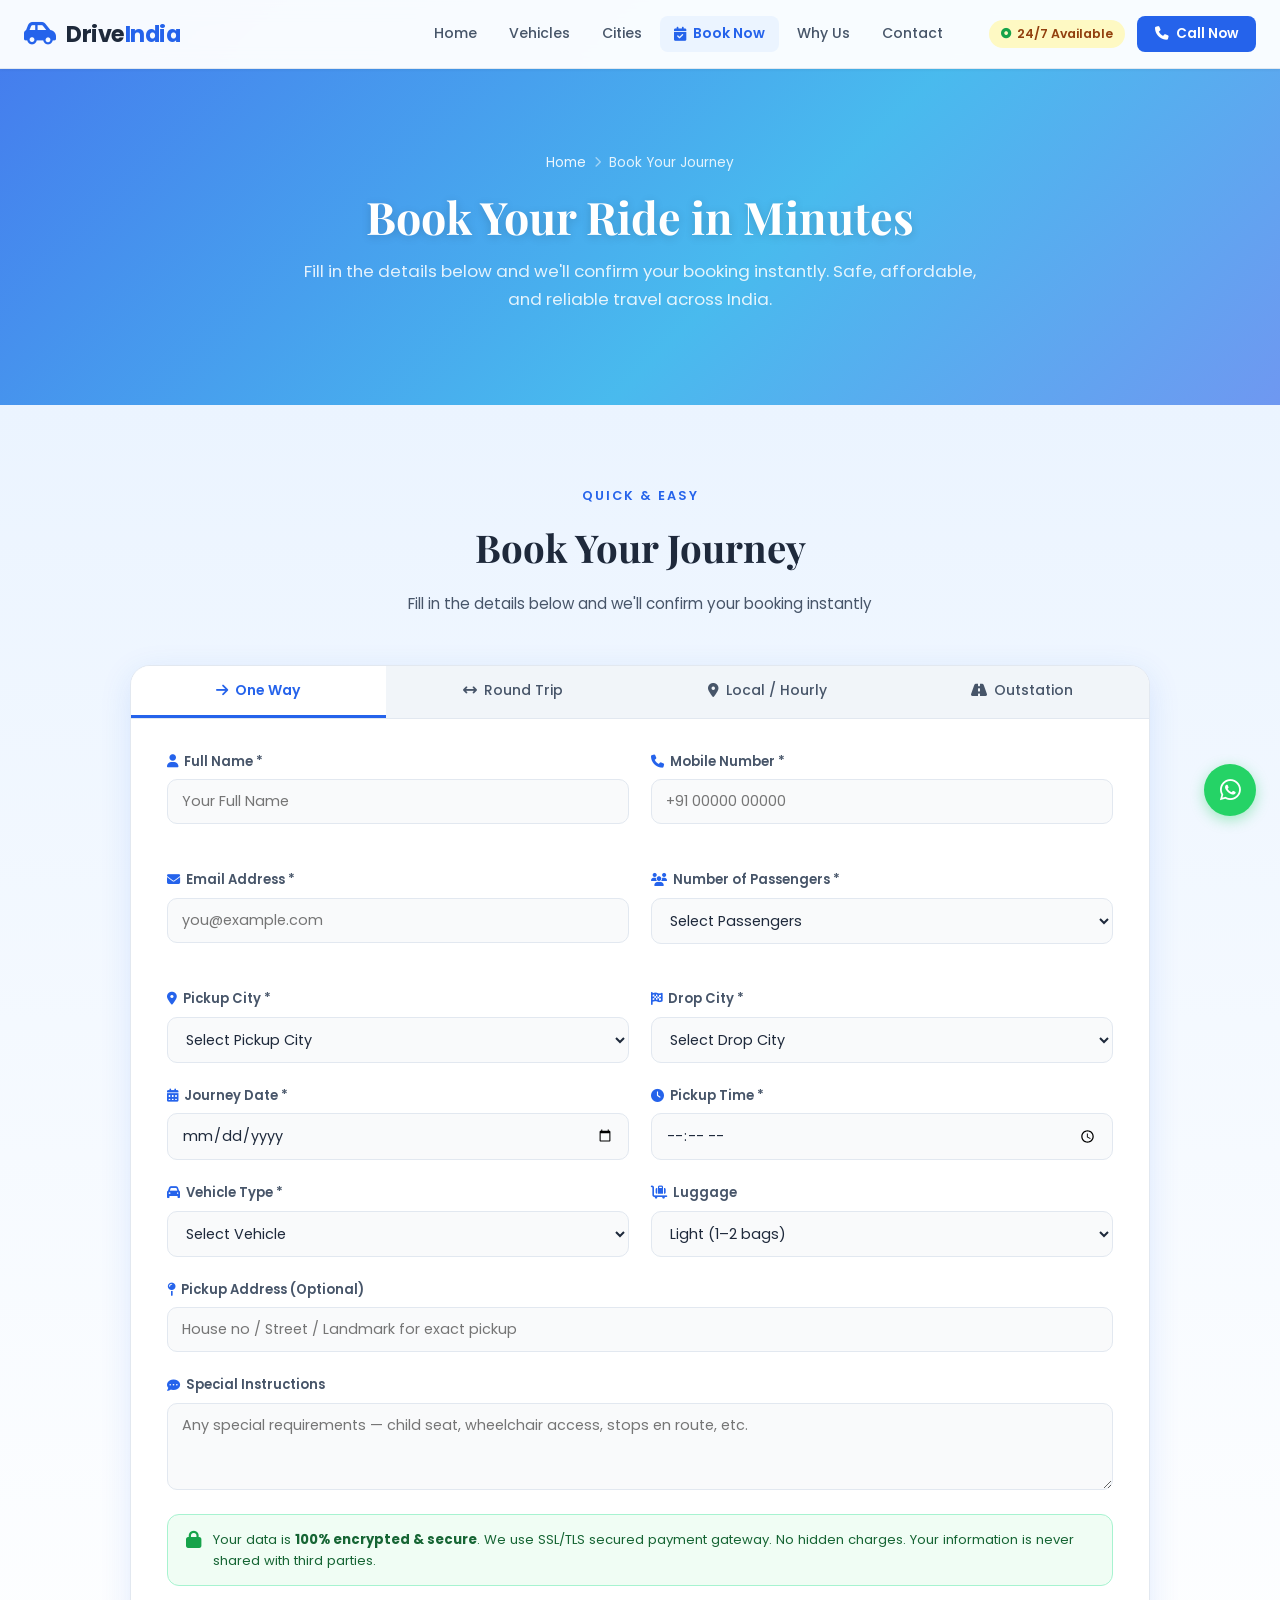
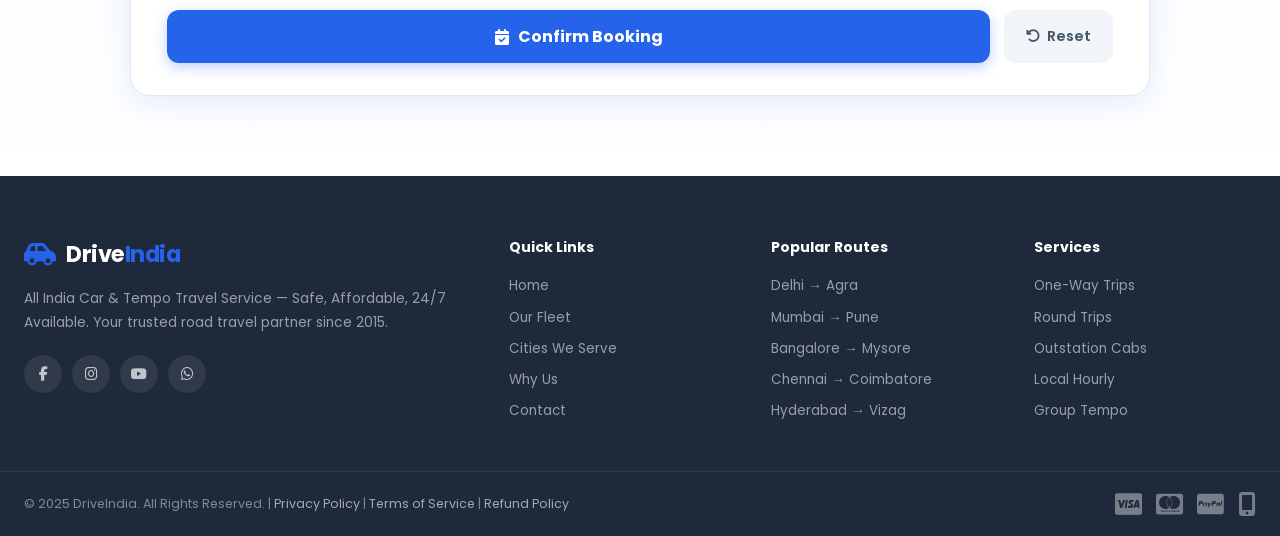
==== booking.html @ 99b62d32 "first commit" ====
<!DOCTYPE html>
<html lang="en">
<head>
  <meta charset="UTF-8" />
  <meta name="viewport" content="width=device-width, initial-scale=1.0"/>
  <title>Book Your Journey – DriveIndia Car & Tempo Travel Booking</title>
  <link rel="stylesheet" href="styles.css" />
  <link href="https://fonts.googleapis.com/css2?family=Poppins:wght@300;400;500;600;700&family=Playfair+Display:wght@700&display=swap" rel="stylesheet"/>
  <link rel="stylesheet" href="https://cdnjs.cloudflare.com/ajax/libs/font-awesome/6.5.0/css/all.min.css"/>
</head>
<body>

  <!-- ===== HEADER / NAVBAR ===== -->
  <header class="navbar" id="navbar">
    <div class="nav-container">
      <div class="logo">
        <i class="fas fa-car-side"></i>
        <span class="logo-text">Drive<span class="accent">India</span></span>
      </div>
      <nav class="nav-links" id="navLinks">
        <a href="index.html">Home</a>
        <a href="vehicles.html">Vehicles</a>
        <a href="cities.html">Cities</a>
        <a href="booking.html" class="nav-book-btn active-page"><i class="fas fa-calendar-check"></i> Book Now</a>
        <a href="whyuse.html">Why Us</a>
        <a href="contact.html">Contact</a>
      </nav>
      <div class="nav-right">
        <span class="badge-24"><i class="fas fa-circle-dot"></i> 24/7 Available</span>
        <button class="btn-call" onclick="window.location.href='tel:+919999999999'">
          <i class="fas fa-phone"></i> Call Now
        </button>
        <div class="hamburger" id="hamburger" onclick="toggleMenu()">
          <span></span><span></span><span></span>
        </div>
      </div>
    </div>
  </header>

  <!-- ===== PAGE HERO ===== -->
  <section class="page-hero" style="--hero-bg:url('https://images.unsplash.com/photo-1449965408869-eaa3f722e40d?w=1600&q=80')">
    <div class="breadcrumb"><a href="index.html">Home</a><i class="fas fa-chevron-right"></i><span>Book Your Journey</span></div>
    <h1>Book Your Ride in Minutes</h1>
    <p>Fill in the details below and we'll confirm your booking instantly. Safe, affordable, and reliable travel across India.</p>
  </section>

  <!-- ===== BOOKING FORM ===== -->
  <section class="booking-section" id="booking">
    <div class="section-header">
      <p class="section-eyebrow">Quick & Easy</p>
      <h2>Book Your Journey</h2>
      <p class="section-sub">Fill in the details below and we'll confirm your booking instantly</p>
    </div>

    <div class="booking-card">
      <!-- Trip Type Tabs -->
      <div class="trip-tabs">
        <button class="trip-tab active" onclick="switchTab(this, 'one-way')"><i class="fas fa-arrow-right"></i> One Way</button>
        <button class="trip-tab" onclick="switchTab(this, 'round-trip')"><i class="fas fa-arrows-left-right"></i> Round Trip</button>
        <button class="trip-tab" onclick="switchTab(this, 'local')"><i class="fas fa-location-dot"></i> Local / Hourly</button>
        <button class="trip-tab" onclick="switchTab(this, 'outstation')"><i class="fas fa-road"></i> Outstation</button>
      </div>

      <form id="bookingForm" onsubmit="submitBooking(event)">
        <div class="form-grid">
          <div class="form-group">
            <label><i class="fas fa-user"></i> Full Name *</label>
            <input type="text" id="fullName" placeholder="Your Full Name" required/>
            <span class="form-error" id="nameError"></span>
          </div>
          <div class="form-group">
            <label><i class="fas fa-phone"></i> Mobile Number *</label>
            <input type="tel" id="mobile" placeholder="+91 00000 00000" required maxlength="13"/>
            <span class="form-error" id="mobileError"></span>
          </div>
          <div class="form-group">
            <label><i class="fas fa-envelope"></i> Email Address *</label>
            <input type="email" id="email" placeholder="you@example.com" required/>
            <span class="form-error" id="emailError"></span>
          </div>
          <div class="form-group">
            <label><i class="fas fa-users"></i> Number of Passengers *</label>
            <select id="passengers" required>
              <option value="">Select Passengers</option>
              <option value="1">1 Passenger</option>
              <option value="2">2 Passengers</option>
              <option value="3">3 Passengers</option>
              <option value="4">4 Passengers</option>
              <option value="5-8">5–8 Passengers (Tempo)</option>
              <option value="9-12">9–12 Passengers (Tempo Traveller)</option>
              <option value="13-20">13–20 Passengers (Mini Bus)</option>
            </select>
          </div>
          <div class="form-group">
            <label><i class="fas fa-map-marker-alt"></i> Pickup City *</label>
            <select id="pickupCity" required onchange="updateDropCity()">
              <option value="">Select Pickup City</option>
              <!-- Filled by JS -->
            </select>
          </div>
          <div class="form-group">
            <label><i class="fas fa-flag-checkered"></i> Drop City *</label>
            <select id="dropCity" required>
              <option value="">Select Drop City</option>
            </select>
          </div>
          <div class="form-group">
            <label><i class="fas fa-calendar-alt"></i> Journey Date *</label>
            <input type="date" id="journeyDate" required/>
          </div>
          <div class="form-group">
            <label><i class="fas fa-clock"></i> Pickup Time *</label>
            <input type="time" id="pickupTime" required/>
          </div>
          <div class="form-group">
            <label><i class="fas fa-car"></i> Vehicle Type *</label>
            <select id="vehicleType" required onchange="updateVehicleDetails()">
              <option value="">Select Vehicle</option>
              <option value="sedan">Sedan – Swift Dzire / Etios (4 Seater)</option>
              <option value="suv">SUV – Innova / Ertiga (6–7 Seater)</option>
              <option value="xuv">Premium SUV – Innova Crysta / XUV700</option>
              <option value="tempo-9">Tempo Traveller 9 Seater</option>
              <option value="tempo-12">Tempo Traveller 12 Seater</option>
              <option value="tempo-15">Tempo Traveller 15 Seater</option>
              <option value="minibus">Mini Bus – 20 Seater</option>
            </select>
          </div>
          <div class="form-group">
            <label><i class="fas fa-luggage-cart"></i> Luggage</label>
            <select id="luggage">
              <option value="light">Light (1–2 bags)</option>
              <option value="medium">Medium (3–4 bags)</option>
              <option value="heavy">Heavy / Extra Large</option>
            </select>
          </div>
          <div class="form-group full-width">
            <label><i class="fas fa-map-pin"></i> Pickup Address (Optional)</label>
            <input type="text" id="pickupAddress" placeholder="House no / Street / Landmark for exact pickup"/>
          </div>
          <div class="form-group full-width">
            <label><i class="fas fa-comment-dots"></i> Special Instructions</label>
            <textarea id="specialInstructions" placeholder="Any special requirements — child seat, wheelchair access, stops en route, etc." rows="3"></textarea>
          </div>
        </div>

        <!-- Price Estimator -->
        <div class="price-estimator" id="priceEstimator" style="display:none;">
          <div class="price-box">
            <div class="price-label">Estimated Fare</div>
            <div class="price-amount" id="estimatedPrice">₹ 0</div>
            <div class="price-note">* Final fare confirmed on booking. Toll & parking extra.</div>
          </div>
          <div class="vehicle-info" id="vehicleInfo"></div>
        </div>

        <!-- Security Notice -->
        <div class="security-notice">
          <i class="fas fa-lock"></i>
          <p>Your data is <strong>100% encrypted & secure</strong>. We use SSL/TLS secured payment gateway. No hidden charges. Your information is never shared with third parties.</p>
        </div>

        <div class="form-actions">
          <button type="submit" class="btn-book" id="bookBtn">
            <i class="fas fa-calendar-check"></i> Confirm Booking
          </button>
          <button type="button" class="btn-reset" onclick="resetForm()">
            <i class="fas fa-rotate-left"></i> Reset
          </button>
        </div>
      </form>
    </div>
  </section>

  <!-- ===== SUCCESS MODAL ===== -->
  <div class="modal-overlay" id="successModal">
    <div class="modal-box">
      <div class="modal-icon"><i class="fas fa-circle-check"></i></div>
      <h3>Booking Confirmed!</h3>
      <p>Thank you! Your booking request has been received. Our team will call you within <strong>15 minutes</strong> to confirm your ride details.</p>
      <div class="modal-ref">Booking Ref: <strong id="bookingRef"></strong></div>
      <div class="modal-actions">
        <button onclick="closeModal()" class="btn-primary">Done</button>
        <button onclick="window.location.href='tel:+919999999999'" class="btn-outline"><i class="fas fa-phone"></i> Call Support</button>
      </div>
    </div>
  </div>

  <!-- ===== FOOTER ===== -->
  <footer class="footer">
    <div class="footer-top">
      <div class="footer-brand">
        <div class="logo"><i class="fas fa-car-side"></i> <span class="logo-text">Drive<span class="accent">India</span></span></div>
        <p>All India Car & Tempo Travel Service — Safe, Affordable, 24/7 Available. Your trusted road travel partner since 2015.</p>
        <div class="social-links">
          <a href="#"><i class="fab fa-facebook-f"></i></a>
          <a href="#"><i class="fab fa-instagram"></i></a>
          <a href="#"><i class="fab fa-youtube"></i></a>
          <a href="#"><i class="fab fa-whatsapp"></i></a>
        </div>
      </div>
      <div class="footer-links">
        <h4>Quick Links</h4>
        <a href="index.html">Home</a>
        <a href="vehicles.html">Our Fleet</a>
        <a href="cities.html">Cities We Serve</a>
        <a href="whyuse.html">Why Us</a>
        <a href="contact.html">Contact</a>
      </div>
      <div class="footer-links">
        <h4>Popular Routes</h4>
        <a href="booking.html">Delhi → Agra</a>
        <a href="booking.html">Mumbai → Pune</a>
        <a href="booking.html">Bangalore → Mysore</a>
        <a href="booking.html">Chennai → Coimbatore</a>
        <a href="booking.html">Hyderabad → Vizag</a>
      </div>
      <div class="footer-links">
        <h4>Services</h4>
        <a href="booking.html">One-Way Trips</a>
        <a href="booking.html">Round Trips</a>
        <a href="booking.html">Outstation Cabs</a>
        <a href="booking.html">Local Hourly</a>
        <a href="booking.html">Group Tempo</a>
      </div>
    </div>
    <div class="footer-bottom">
      <p>© 2025 DriveIndia. All Rights Reserved. | <a href="#">Privacy Policy</a> | <a href="#">Terms of Service</a> | <a href="#">Refund Policy</a></p>
      <div class="payment-icons">
        <i class="fab fa-cc-visa"></i>
        <i class="fab fa-cc-mastercard"></i>
        <i class="fab fa-cc-paypal"></i>
        <i class="fas fa-mobile-alt"></i>
      </div>
    </div>
  </footer>

  <!-- ===== FLOATING ELEMENTS ===== -->
  <a href="https://wa.me/919999999999" class="whatsapp-float" target="_blank">
    <i class="fab fa-whatsapp"></i>
  </a>
  <button class="scroll-top" id="scrollTop" onclick="scrollToTop()">
    <i class="fas fa-chevron-up"></i>
  </button>

  <script src="script.js"></script>
</body>
</html>
---- styles.css ----
/* =========================================
   DriveIndia – styles.css
   Light, peaceful, professional palette
   ========================================= */

/* ---- CSS Variables ---- */
:root {
  --sky: #EBF4FF;
  --sky-mid: #D6EAFF;
  --blue: #2563EB;
  --blue-dark: #1D4ED8;
  --blue-light: #BFDBFE;
  --teal: transparent;
  --mint: #F0FDF9;
  --white: #FFFFFF;
  --offwhite: #F8FAFC;
  --grey-50: #F9FAFB;
  --grey-100: #F1F5F9;
  --grey-200: #E2E8F0;
  --grey-400: #94A3B8;
  --grey-600: #475569;
  --grey-800: #1E293B;
  --accent: #F59E0B;
  --accent-light: #FEF9C3;
  --green: #16A34A;
  --red: #DC2626;
  --shadow-sm: 0 1px 3px rgba(0,0,0,0.06);
  --shadow-md: 0 4px 16px rgba(37,99,235,0.08);
  --shadow-lg: 0 8px 32px rgba(37,99,235,0.12);
  --radius: 12px;
  --radius-lg: 20px;
  --font-body: 'Poppins', sans-serif;
  --font-display: 'Playfair Display', serif;
  --transition: 0.25s ease;
}

/* ---- Reset ---- */
*, *::before, *::after { box-sizing: border-box; margin: 0; padding: 0; }
html { scroll-behavior: smooth; }
body { font-family: var(--font-body); background: var(--offwhite); color: var(--grey-800); line-height: 1.65; overflow-x: hidden; }
img { max-width: 100%; display: block; }
a { text-decoration: none; color: inherit; }
input, select, textarea, button { font-family: var(--font-body); }
button { cursor: pointer; border: none; outline: none; }

/* ---- SCROLLBAR ---- */
::-webkit-scrollbar { width: 6px; }
::-webkit-scrollbar-track { background: var(--grey-100); }
::-webkit-scrollbar-thumb { background: var(--blue); border-radius: 4px; }

/* =========================================
   NAVBAR
   ========================================= */
.navbar {
  position: fixed; top: 0; left: 0; right: 0; z-index: 1000;
  background: rgba(255,255,255,0.96);
  backdrop-filter: blur(10px);
  border-bottom: 1px solid var(--grey-200);
  box-shadow: var(--shadow-sm);
  transition: var(--transition);
}
.navbar.scrolled { box-shadow: var(--shadow-md); }
.nav-container {
  max-width: 1280px; margin: 0 auto;
  padding: 0 24px;
  height: 68px;
  display: flex; align-items: center; gap: 32px;
}
.logo { display: flex; align-items: center; gap: 10px; }
.logo i { font-size: 1.6rem; color: var(--blue); }
.logo-text { font-size: 1.4rem; font-weight: 700; color: var(--grey-800); letter-spacing: -0.5px; }
.logo-text .accent { color: var(--blue); }
.nav-links { display: flex; gap: 4px; margin-left: auto; }
.nav-links a {
  padding: 6px 14px; border-radius: 8px;
  font-size: 0.88rem; font-weight: 500; color: var(--grey-600);
  transition: var(--transition);
}
.nav-links a:hover { background: var(--sky); color: var(--blue); }
.nav-links a.active-page { background: var(--sky); color: var(--blue); font-weight: 600; }
.nav-book-btn {
  background: var(--blue); color: var(--white);
  padding: 8px 18px; border-radius: 8px;
  font-size: 0.85rem; font-weight: 600;
  display: flex; align-items: center; gap: 7px;
  transition: var(--transition);
}
.nav-book-btn:hover { background: var(--blue-dark); transform: translateY(-1px); }
.nav-book-btn.active-page { background: var(--blue-dark); }
.nav-right { display: flex; align-items: center; gap: 12px; }
.badge-24 {
  display: flex; align-items: center; gap: 6px;
  background: var(--accent-light); color: #92400E;
  padding: 4px 12px; border-radius: 20px;
  font-size: 0.78rem; font-weight: 600;
}
.badge-24 i { color: var(--green); font-size: 0.65rem; animation: pulse 1.5s infinite; }
@keyframes pulse { 0%,100%{opacity:1} 50%{opacity:0.4} }
.btn-call {
  background: var(--blue); color: var(--white);
  padding: 8px 18px; border-radius: 8px;
  font-size: 0.85rem; font-weight: 600;
  display: flex; align-items: center; gap: 7px;
  transition: var(--transition);
}
.btn-call:hover { background: var(--blue-dark); transform: translateY(-1px); }
.hamburger { display: none; flex-direction: column; gap: 5px; cursor: pointer; padding: 4px; }
.hamburger span { display: block; width: 24px; height: 2px; background: var(--grey-800); border-radius: 2px; transition: var(--transition); }

/* =========================================
   PAGE HERO (for inner pages)
   ========================================= */
.page-hero {
  min-height: 45vh;
  background:
    linear-gradient(135deg, rgba(37,99,235,0.85) 0%, rgba(14,165,233,0.75) 60%, rgba(37,99,235,0.65) 100%),
    var(--hero-bg, url('https://images.unsplash.com/photo-1469854523086-cc02fe5d8800?w=1600&q=80')) center/cover no-repeat;
  display: flex; align-items: center; justify-content: center; flex-direction: column;
  padding: 120px 24px 60px;
  text-align: center;
  position: relative;
}
.breadcrumb {
  display: flex; align-items: center; gap: 8px;
  font-size: 0.85rem; color: rgba(255,255,255,0.85);
  margin-bottom: 16px;
}
.breadcrumb a { color: rgba(255,255,255,0.9); transition: var(--transition); }
.breadcrumb a:hover { color: var(--white); }
.breadcrumb i { font-size: 0.7rem; color: rgba(255,255,255,0.5); }
.page-hero h1 {
  font-family: var(--font-display);
  font-size: clamp(2rem, 4vw, 2.8rem);
  color: var(--white); line-height: 1.2;
  margin-bottom: 14px;
  text-shadow: 0 2px 10px rgba(0,0,0,0.15);
}
.page-hero p {
  font-size: clamp(0.9rem, 1.8vw, 1.05rem);
  color: rgba(255,255,255,0.85);
  max-width: 680px; margin: 0 auto;
}

/* =========================================
   HERO (landing page)
   ========================================= */
.hero {
  min-height: 100vh;
  background:
    linear-gradient(135deg, rgba(37,99,235,0.88) 0%, rgba(14,165,233,0.80) 60%, rgba(37,99,235,0.70) 100%),
    url('https://images.unsplash.com/photo-1469854523086-cc02fe5d8800?w=1600&q=80') center/cover no-repeat;
  display: flex; align-items: center; justify-content: center; flex-direction: column;
  padding: 100px 24px 60px;
  text-align: center;
  position: relative;
}
.hero-overlay { position: absolute; inset: 0; background: rgba(10,30,80,0.18); }
.hero-content { position: relative; z-index: 1; max-width: 860px; }
.hero-eyebrow {
  display: inline-flex; align-items: center; gap: 8px;
  background: rgba(255,255,255,0.18); color: rgba(255,255,255,0.95);
  padding: 6px 18px; border-radius: 30px; border: 1px solid rgba(255,255,255,0.3);
  font-size: 0.85rem; font-weight: 500; letter-spacing: 0.5px;
  margin-bottom: 22px;
}
.hero-title {
  font-family: var(--font-display);
  font-size: clamp(2rem, 5vw, 3.4rem);
  color: var(--white); line-height: 1.18;
  margin-bottom: 18px;
  text-shadow: 0 2px 12px rgba(0,0,0,0.15);
}
.hero-title .accent { color: var(--accent); }
.hero-subtitle {
  font-size: clamp(0.95rem, 2vw, 1.12rem); color: rgba(255,255,255,0.9);
  max-width: 620px; margin: 0 auto 36px;
}
.hero-stats {
  display: flex; flex-wrap: wrap; justify-content: center; gap: 0;
  background: rgba(255,255,255,0.12); border: 1px solid rgba(255,255,255,0.2);
  border-radius: var(--radius-lg); backdrop-filter: blur(8px);
  padding: 18px 30px; margin-bottom: 36px;
}
.stat { padding: 6px 28px; text-align: center; }
.stat strong { display: block; font-size: 1.5rem; font-weight: 700; color: var(--white); }
.stat span { font-size: 0.78rem; color: rgba(255,255,255,0.8); }
.stat-divider { width: 1px; background: rgba(255,255,255,0.25); margin: 4px 0; }
.hero-btns { display: flex; gap: 14px; justify-content: center; flex-wrap: wrap; }

.btn-primary {
  background: var(--blue); color: var(--white);
  padding: 13px 30px; border-radius: var(--radius);
  font-weight: 600; font-size: 0.95rem;
  display: inline-flex; align-items: center; gap: 9px;
  transition: var(--transition); box-shadow: 0 4px 14px rgba(37,99,235,0.35);
}
.btn-primary:hover { background: var(--blue-dark); transform: translateY(-2px); box-shadow: 0 6px 20px rgba(37,99,235,0.4); }

.btn-outline {
  background: rgba(255,255,255,0.15); color: var(--white);
  border: 2px solid rgba(255,255,255,0.55);
  padding: 13px 28px; border-radius: var(--radius);
  font-weight: 600; font-size: 0.95rem;
  display: inline-flex; align-items: center; gap: 9px;
  transition: var(--transition);
  backdrop-filter: blur(4px);
}
.btn-outline:hover { background: rgba(255,255,255,0.28); border-color: var(--white); transform: translateY(-2px); }

.hero-scroll-indicator {
  position: absolute; bottom: 28px; left: 50%; transform: translateX(-50%);
  color: rgba(255,255,255,0.75); font-size: 0.78rem;
  display: flex; flex-direction: column; align-items: center; gap: 6px;
  animation: bounce 2s infinite;
}
@keyframes bounce { 0%,100%{transform:translateX(-50%) translateY(0)} 50%{transform:translateX(-50%) translateY(6px)} }

/* =========================================
   TRUST STRIP
   ========================================= */
.trust-strip { background: var(--blue); padding: 16px 24px; }
.trust-container {
  max-width: 1280px; margin: 0 auto;
  display: flex; flex-wrap: wrap; justify-content: center; gap: 24px;
}
.trust-item {
  display: flex; align-items: center; gap: 8px;
  color: rgba(255,255,255,0.9); font-size: 0.83rem; font-weight: 500;
}
.trust-item i { color: var(--accent); font-size: 1rem; }

/* =========================================
   SECTION HEADERS
   ========================================= */
.section-header { text-align: center; max-width: 640px; margin: 0 auto 48px; }
.section-eyebrow {
  font-size: 0.8rem; font-weight: 600; letter-spacing: 2px; text-transform: uppercase;
  color: var(--blue); margin-bottom: 10px;
}
.section-header h2 { font-family: var(--font-display); font-size: clamp(1.7rem,3.5vw,2.4rem); color: var(--grey-800); margin-bottom: 12px; }
.section-sub { font-size: 0.95rem; color: var(--grey-600); }

/* =========================================
   BOOKING SECTION
   ========================================= */
.booking-section {
  padding: 80px 24px;
  background: linear-gradient(180deg, var(--sky) 0%, var(--white) 100%);
}
.booking-card {
  max-width: 1020px; margin: 0 auto;
  background: var(--white);
  border-radius: var(--radius-lg);
  box-shadow: var(--shadow-lg);
  overflow: hidden;
  border: 1px solid var(--grey-200);
}
.trip-tabs {
  display: flex; flex-wrap: wrap;
  background: var(--grey-100);
  border-bottom: 1px solid var(--grey-200);
}
.trip-tab {
  flex: 1; min-width: 120px;
  padding: 14px 18px;
  font-size: 0.875rem; font-weight: 500;
  color: var(--grey-600); background: transparent;
  transition: var(--transition);
  display: flex; align-items: center; justify-content: center; gap: 7px;
  border-bottom: 3px solid transparent;
}
.trip-tab:hover { color: var(--blue); background: var(--sky); }
.trip-tab.active { color: var(--blue); background: var(--white); border-bottom-color: var(--blue); font-weight: 600; }

#bookingForm { padding: 32px 36px; }

.form-grid { display: grid; grid-template-columns: repeat(2, 1fr); gap: 22px; margin-bottom: 24px; }
.form-group.full-width { grid-column: 1 / -1; }
.form-group { display: flex; flex-direction: column; gap: 7px; }
.form-group label { font-size: 0.82rem; font-weight: 600; color: var(--grey-600); display: flex; align-items: center; gap: 6px; }
.form-group label i { color: var(--blue); }
.form-group input, .form-group select, .form-group textarea {
  padding: 11px 14px; border: 1.5px solid var(--grey-200);
  border-radius: 10px; font-size: 0.9rem; color: var(--grey-800);
  background: var(--grey-50);
  transition: border-color 0.2s, box-shadow 0.2s;
  outline: none;
}
.form-group input:focus, .form-group select:focus, .form-group textarea:focus {
  border-color: var(--blue); background: var(--white);
  box-shadow: 0 0 0 3px var(--blue-light);
}
.form-group input.error, .form-group select.error { border-color: var(--red); }
.form-error { font-size: 0.75rem; color: var(--red); min-height: 16px; }

/* Price Estimator */
.price-estimator {
  display: flex; gap: 20px; flex-wrap: wrap;
  background: var(--sky); border: 1px solid var(--blue-light);
  border-radius: var(--radius); padding: 20px 24px; margin-bottom: 24px;
}
.price-box { flex: 1; min-width: 180px; }
.price-label { font-size: 0.78rem; font-weight: 600; color: var(--blue); text-transform: uppercase; margin-bottom: 6px; }
.price-amount { font-size: 2rem; font-weight: 700; color: var(--blue-dark); }
.price-note { font-size: 0.72rem; color: var(--grey-400); margin-top: 4px; }
.vehicle-info { flex: 1; min-width: 200px; font-size: 0.85rem; color: var(--grey-600); line-height: 1.8; }

/* Security Notice */
.security-notice {
  display: flex; align-items: flex-start; gap: 12px;
  background: #F0FDF4; border: 1px solid #A7F3D0;
  border-radius: var(--radius); padding: 14px 18px;
  margin-bottom: 24px;
}
.security-notice i { color: var(--green); font-size: 1.1rem; margin-top: 2px; flex-shrink: 0; }
.security-notice p { font-size: 0.82rem; color: #166534; line-height: 1.6; }

.form-actions { display: flex; gap: 14px; }
.btn-book {
  flex: 1; padding: 14px 28px;
  background: var(--blue); color: var(--white);
  border-radius: var(--radius); font-size: 1rem; font-weight: 700;
  display: flex; align-items: center; justify-content: center; gap: 9px;
  transition: var(--transition); box-shadow: 0 4px 14px rgba(37,99,235,0.3);
}
.btn-book:hover { background: var(--blue-dark); transform: translateY(-2px); }
.btn-reset {
  padding: 14px 22px;
  background: var(--grey-100); color: var(--grey-600);
  border-radius: var(--radius); font-size: 0.9rem; font-weight: 600;
  display: flex; align-items: center; gap: 7px; transition: var(--transition);
}
.btn-reset:hover { background: var(--grey-200); }

/* =========================================
   SUCCESS MODAL
   ========================================= */
.modal-overlay {
  position: fixed; inset: 0; z-index: 9999;
  background: rgba(10,30,80,0.45); backdrop-filter: blur(6px);
  display: none; align-items: center; justify-content: center; padding: 20px;
}
.modal-overlay.show { display: flex; animation: fadeIn 0.3s ease; }
@keyframes fadeIn { from{opacity:0} to{opacity:1} }
.modal-box {
  background: var(--white); border-radius: var(--radius-lg);
  padding: 48px 40px; max-width: 480px; width: 100%; text-align: center;
  box-shadow: 0 20px 60px rgba(0,0,0,0.18);
  animation: slideUp 0.35s ease;
}
@keyframes slideUp { from{opacity:0;transform:translateY(30px)} to{opacity:1;transform:translateY(0)} }
.modal-icon { font-size: 4rem; color: var(--green); margin-bottom: 20px; }
.modal-box h3 { font-size: 1.6rem; font-weight: 700; margin-bottom: 12px; }
.modal-box p { color: var(--grey-600); margin-bottom: 20px; line-height: 1.7; }
.modal-ref { background: var(--sky); border-radius: 8px; padding: 10px 16px; font-size: 0.88rem; color: var(--blue); font-weight: 500; margin-bottom: 28px; }
.modal-actions { display: flex; gap: 12px; justify-content: center; flex-wrap: wrap; }
.modal-actions .btn-outline { border-color: var(--blue); color: var(--blue); }
.modal-actions .btn-outline:hover { background: var(--sky); }

/* =========================================
   VEHICLES SECTION
   ========================================= */
.vehicles-section { padding: 80px 24px; background: var(--offwhite); }
.vehicles-grid {
  max-width: 1280px; margin: 0 auto;
  display: grid; grid-template-columns: repeat(auto-fill, minmax(300px,1fr)); gap: 28px;
}
.vehicle-card, .vehicle-detail-card {
  background: rgba(255, 255, 255, 0.85);
  backdrop-filter: blur(10px);
  border-radius: var(--radius-lg);
  box-shadow: var(--shadow-md);
  overflow: hidden;
  border: 1px solid var(--grey-200);
  transition: transform 0.3s, box-shadow 0.3s, background 0.3s;
  display: flex;
  flex-direction: column;
}

.vehicle-card:hover, .vehicle-detail-card:hover {
  transform: translateY(-6px);
  box-shadow: var(--shadow-lg);
  background: rgba(255, 255, 255, 1);
}

.vehicle-img-wrap, .vdc-img {
  position: relative;
  overflow: hidden;
  height: 210px;
}

.vehicle-img-wrap img, .vdc-img img {
  width: 100%;
  height: 100%;
  object-fit: cover;
  transition: transform 0.4s;
}

.vehicle-card:hover .vehicle-img-wrap img,
.vehicle-detail-card:hover .vdc-img img {
  transform: scale(1.05);
}

.vehicle-body, .vdc-body {
  padding: 22px;
  display: flex;
  flex-direction: column;
  flex-grow: 1;
}

.vehicle-body h3, .vdc-body h3 {
  font-size: 1.2rem;
  font-weight: 600;
  color: var(--grey-800);
  margin-bottom: 4px;
}

.vehicle-type {
  font-size: 0.82rem;
  color: var(--grey-600);
  margin-bottom: 12px;
}

.vehicle-badge, .vdc-badge {
  position: absolute;
  top: 14px;
  right: 14px;
  background: var(--accent);
  color: #1a1a1a;
  padding: 4px 12px;
  border-radius: 20px;
  font-size: 0.74rem;
  font-weight: 700;
  z-index: 2;
}

.vehicle-price, .vdc-price {
  font-size: 1.1rem;
  font-weight: 700;
  color: var(--blue);
  margin-bottom: 16px;
  margin-top: auto;
}

.vehicle-features {
  display: flex;
  flex-wrap: wrap;
  gap: 8px;
  margin-bottom: 16px;
}

.vehicle-features span {
  display: flex;
  align-items: center;
  gap: 5px;
  background: var(--sky);
  color: var(--blue);
  padding: 4px 10px;
  border-radius: 20px;
  font-size: 0.75rem;
  font-weight: 500;
}

.btn-book-sm {
  display: inline-flex;
  align-items: center;
  justify-content: center;
  width: 100%;
  padding: 11px;
  background: var(--sky);
  color: var(--blue);
  border: 2px solid var(--blue-light);
  border-radius: 10px;
  font-weight: 600;
  font-size: 0.9rem;
  transition: var(--transition);
}

.btn-book-sm:hover {
  background: var(--blue);
  color: var(--white);
  border-color: var(--blue);
}

/* ---- FILTER TABS / BUTTONS ---- */
.vehicles-filter, .dest-filters {
  display: flex;
  justify-content: center;
  flex-wrap: wrap;
  gap: 12px;
  margin: 0 auto 36px;
  max-width: 1000px;
  padding: 0 24px;
}

.filter-btn {
  background: var(--white);
  color: var(--grey-600);
  border: 1.5px solid var(--grey-200);
  padding: 10px 20px;
  border-radius: 30px;
  font-size: 0.88rem;
  font-weight: 600;
  display: inline-flex;
  align-items: center;
  gap: 8px;
  transition: var(--transition);
  box-shadow: var(--shadow-sm);
}

.filter-btn:hover {
  background: var(--sky);
  color: var(--blue);
  border-color: var(--blue-light);
  transform: translateY(-1px);
}

.filter-btn.active {
  background: var(--blue);
  color: var(--white);
  border-color: var(--blue);
  box-shadow: 0 4px 12px rgba(37,99,235,0.25);
}

/* ---- DESTINATIONS PAGE CONTENT ---- */
.dest-page-section {
  padding: 56px 24px 80px;
  background: var(--offwhite);
}

.dest-big-grid {
  max-width: 1280px;
  margin: 0 auto;
  display: grid;
  grid-template-columns: repeat(auto-fill, minmax(360px, 1fr));
  gap: 32px;
}

.dest-full-card {
  background: rgba(255, 255, 255, 0.85);
  backdrop-filter: blur(10px);
  border-radius: var(--radius-lg);
  box-shadow: var(--shadow-md);
  overflow: hidden;
  border: 1px solid var(--grey-200);
  transition: transform 0.3s, box-shadow 0.3s, background 0.3s;
  display: flex;
  flex-direction: column;
}

.dest-full-card:hover {
  transform: translateY(-6px);
  box-shadow: var(--shadow-lg);
  background: rgba(255, 255, 255, 1);
}

.dest-full-img {
  position: relative;
  overflow: hidden;
  height: 240px;
}

.dest-full-img img {
  width: 100%;
  height: 100%;
  object-fit: cover;
  transition: transform 0.4s;
}

.dest-full-card:hover .dest-full-img img {
  transform: scale(1.05);
}

.dest-cat-tag {
  position: absolute;
  top: 16px;
  left: 16px;
  background: var(--blue);
  color: var(--white);
  padding: 4px 14px;
  border-radius: 20px;
  font-size: 0.74rem;
  font-weight: 600;
  z-index: 2;
  box-shadow: 0 2px 8px rgba(37,99,235,0.25);
}

.dest-full-body {
  padding: 24px;
  display: flex;
  flex-direction: column;
  flex-grow: 1;
}

.dest-full-body h3 {
  font-size: 1.3rem;
  font-weight: 700;
  color: var(--grey-800);
  margin-bottom: 8px;
}

.dest-loc {
  font-size: 0.85rem;
  color: var(--grey-600);
  margin-bottom: 12px;
  display: flex;
  align-items: center;
  gap: 6px;
  font-weight: 500;
}

.dest-loc i {
  color: var(--red);
}

.dest-full-body p {
  font-size: 0.88rem;
  color: var(--grey-600);
  line-height: 1.6;
  margin-bottom: 20px;
}

.dest-full-footer {
  margin-top: auto;
  display: flex;
  align-items: center;
  justify-content: space-between;
  gap: 12px;
  padding-top: 16px;
  border-top: 1px solid var(--grey-100);
}

.dest-km {
  font-size: 0.78rem;
  color: var(--grey-400);
  line-height: 1.4;
}

.dest-km strong {
  display: block;
  font-size: 0.85rem;
  color: var(--grey-800);
  font-weight: 600;
}

/* =========================================
   CITIES SECTION
   ========================================= */
.cities-section { padding: 80px 24px; background: var(--white); }
.cities-search { max-width: 480px; margin: 0 auto 36px; position: relative; }
.cities-search input {
  width: 100%; padding: 13px 18px; border: 2px solid var(--grey-200);
  border-radius: 40px; font-size: 0.95rem; outline: none;
  background: var(--grey-50); transition: border-color 0.2s, box-shadow 0.2s;
}
.cities-search input:focus { border-color: var(--blue); box-shadow: 0 0 0 3px var(--blue-light); background: var(--white); }
.cities-page-section { padding: 40px 24px 80px; background: var(--offwhite); }
.state-group { max-width: 1280px; margin: 0 auto 40px; }
.state-heading { font-size: 1.25rem; font-weight: 700; color: var(--grey-800); margin-bottom: 16px; display: flex; align-items: center; gap: 8px; }
.state-heading i { color: var(--blue); }

.cities-grid, .state-grid {
  max-width: 1280px; margin: 0 auto;
  display: grid; grid-template-columns: repeat(auto-fill, minmax(210px,1fr)); gap: 16px;
}
.city-card, .s-city-card {
  background: var(--sky); border: 1.5px solid var(--blue-light);
  border-radius: 12px; padding: 14px 16px;
  display: flex; align-items: center; gap: 10px;
  transition: var(--transition); cursor: pointer;
}
.city-card:hover, .s-city-card:hover { background: var(--blue); color: var(--white); border-color: var(--blue); transform: translateY(-2px); box-shadow: var(--shadow-sm); }
.city-card i, .s-city-card i { font-size: 1.1rem; color: var(--blue); flex-shrink: 0; transition: var(--transition); }
.city-card:hover i, .s-city-card:hover i { color: var(--white); }
.city-card span, .s-city-card .city-name {
  font-size: 0.88rem; font-weight: 600; color: var(--grey-800);
  transition: var(--transition);
  white-space: nowrap; overflow: hidden; text-overflow: ellipsis;
  flex: 1;
}
.city-card:hover span, .s-city-card:hover .city-name { color: var(--white); }
.s-city-card .city-tag {
  font-size: 0.7rem; color: var(--grey-600); margin-left: auto;
  transition: var(--transition);
  white-space: nowrap; flex-shrink: 0;
}
.s-city-card:hover .city-tag { color: rgba(255, 255, 255, 0.8); }

/* =========================================
   POPULAR ROUTES SECTION
   ========================================= */
.popular-routes-section { padding: 0 24px 80px; background: var(--offwhite); }
.routes-grid {
  max-width: 1280px; margin: 0 auto;
  display: grid; grid-template-columns: repeat(auto-fill, minmax(280px,1fr)); gap: 20px;
}
.route-card {
  background: var(--white); border-radius: 12px; padding: 20px;
  border: 1px solid var(--grey-200); box-shadow: var(--shadow-sm);
  cursor: pointer; transition: var(--transition);
  display: flex; flex-direction: column; gap: 8px;
}
.route-card:hover { transform: translateY(-3px); box-shadow: var(--shadow-md); border-color: var(--blue-light); }
.route-cities { font-size: 1.05rem; font-weight: 600; color: var(--grey-800); display: flex; align-items: center; gap: 10px; }
.route-arrow i { color: var(--blue); font-size: 0.85rem; }
.route-info { font-size: 0.85rem; color: var(--grey-600); display: flex; justify-content: space-between; align-items: center; }
.route-info strong { color: var(--blue); }

/* =========================================
   DESTINATIONS SECTION
   ========================================= */
.destinations-section { padding: 80px 24px; background: var(--grey-50); }
.destinations-grid {
  max-width: 1280px; margin: 0 auto;
  display: grid; grid-template-columns: repeat(auto-fill, minmax(340px,1fr)); gap: 24px;
}
.dest-card {
  height: 280px; border-radius: var(--radius-lg); overflow: hidden;
  position: relative; background-size: cover; background-position: center;
  transition: transform 0.3s, box-shadow 0.3s;
}
.dest-card:hover { transform: translateY(-5px); box-shadow: var(--shadow-lg); }
.dest-overlay { position: absolute; inset: 0; background: linear-gradient(to top, rgba(10,30,80,0.75) 0%, rgba(0,0,0,0.1) 70%); }
.dest-content {
  position: absolute; bottom: 0; left: 0; right: 0;
  padding: 22px;
}
.dest-content h3 { color: var(--white); font-size: 1.2rem; font-weight: 700; margin-bottom: 3px; }
.dest-content p { color: rgba(255,255,255,0.8); font-size: 0.82rem; margin-bottom: 14px; }
.dest-btn {
  display: inline-flex; align-items: center;
  background: rgba(255,255,255,0.22); color: var(--white);
  border: 1px solid rgba(255,255,255,0.45);
  padding: 6px 16px; border-radius: 20px;
  font-size: 0.8rem; font-weight: 600;
  backdrop-filter: blur(4px);
  transition: var(--transition);
}
.dest-btn:hover { background: var(--blue); border-color: var(--blue); }

/* =========================================
   WHY US
   ========================================= */
.why-section { padding: 80px 24px; background: var(--sky); }
.why-grid {
  max-width: 1280px; margin: 0 auto;
  display: grid; grid-template-columns: repeat(auto-fill, minmax(280px,1fr)); gap: 24px;
}
.why-card {
  background: var(--white); border-radius: var(--radius-lg);
  padding: 32px 28px; border: 1px solid var(--grey-200);
  transition: transform 0.3s, box-shadow 0.3s;
}
.why-card:hover { transform: translateY(-4px); box-shadow: var(--shadow-lg); }
.why-icon {
  width: 56px; height: 56px; border-radius: 14px;
  background: var(--sky); display: flex; align-items: center; justify-content: center;
  margin-bottom: 18px;
}
.why-icon i { font-size: 1.4rem; color: var(--blue); }
.why-card h4 { font-size: 1rem; font-weight: 700; color: var(--grey-800); margin-bottom: 10px; }
.why-card p { font-size: 0.88rem; color: var(--grey-600); line-height: 1.7; }

/* =========================================
   TESTIMONIALS
   ========================================= */
.testimonials-section { padding: 80px 24px; background: var(--white); }
.testimonials-grid {
  max-width: 1100px; margin: 0 auto;
  display: grid; grid-template-columns: repeat(auto-fill, minmax(300px,1fr)); gap: 24px;
}
.testi-card {
  background: var(--sky); border: 1px solid var(--blue-light);
  border-radius: var(--radius-lg); padding: 28px;
  transition: transform 0.3s;
}
.testi-card:hover { transform: translateY(-4px); }
.testi-stars { font-size: 1rem; color: var(--accent); margin-bottom: 14px; letter-spacing: 2px; }
.testi-card p { font-size: 0.9rem; color: var(--grey-600); line-height: 1.75; margin-bottom: 20px; font-style: italic; }
.testi-author { display: flex; align-items: center; gap: 12px; }
.testi-avatar {
  width: 44px; height: 44px; border-radius: 50%;
  background: var(--blue); color: var(--white);
  display: flex; align-items: center; justify-content: center;
  font-weight: 700; font-size: 1rem; flex-shrink: 0;
}
.testi-author strong { display: block; font-size: 0.88rem; color: var(--grey-800); }
.testi-author span { font-size: 0.76rem; color: var(--grey-400); }

/* =========================================
   HOW IT WORKS
   ========================================= */
.how-section { padding: 80px 24px; background: var(--grey-50); }
.steps-container {
  max-width: 900px; margin: 0 auto;
  display: flex; align-items: center; justify-content: center;
  gap: 16px; flex-wrap: wrap;
}
.step-card {
  flex: 1; min-width: 200px; max-width: 260px;
  background: var(--white); border-radius: var(--radius-lg);
  padding: 32px 24px; text-align: center;
  border: 1.5px solid var(--grey-200);
  box-shadow: var(--shadow-sm);
  transition: var(--transition);
}
.step-card:hover { box-shadow: var(--shadow-lg); border-color: var(--blue-light); transform: translateY(-4px); }
.step-num { font-size: 0.72rem; font-weight: 700; color: var(--blue); letter-spacing: 2px; margin-bottom: 12px; }
.step-icon {
  width: 60px; height: 60px; border-radius: 50%;
  background: var(--sky); display: flex; align-items: center; justify-content: center;
  margin: 0 auto 16px;
}
.step-icon i { font-size: 1.4rem; color: var(--blue); }
.step-card h4 { font-size: 0.98rem; font-weight: 700; color: var(--grey-800); margin-bottom: 8px; }
.step-card p { font-size: 0.82rem; color: var(--grey-600); line-height: 1.65; }
.step-arrow { color: var(--blue-light); font-size: 1.2rem; }

/* =========================================
   CONTACT
   ========================================= */
.contact-section { padding: 80px 24px; background: var(--sky); }
.contact-grid {
  max-width: 1100px; margin: 0 auto;
  display: grid; grid-template-columns: 1fr 1fr; gap: 48px; align-items: start;
}
.contact-info h2 { font-family: var(--font-display); font-size: 2rem; color: var(--grey-800); margin-bottom: 12px; }
.contact-info p { color: var(--grey-600); margin-bottom: 32px; font-size: 0.95rem; }
.contact-items { display: flex; flex-direction: column; gap: 14px; }
.contact-item {
  display: flex; align-items: center; gap: 16px;
  background: var(--white); border-radius: 12px;
  padding: 16px 20px; border: 1px solid var(--grey-200);
  transition: var(--transition);
}
.contact-item:hover { border-color: var(--blue); box-shadow: var(--shadow-md); transform: translateX(4px); }
.ci-icon {
  width: 44px; height: 44px; border-radius: 10px;
  background: var(--sky); display: flex; align-items: center; justify-content: center;
  flex-shrink: 0;
}
.ci-icon i { font-size: 1.1rem; color: var(--blue); }
.ci-icon.whatsapp { background: #DCFCE7; }
.ci-icon.whatsapp i { color: #16A34A; }
.ci-icon.email { background: #FEF9C3; }
.ci-icon.email i { color: #A16207; }
.ci-icon.location { background: #FFE4E6; }
.ci-icon.location i { color: #BE123C; }
.contact-item strong { display: block; font-size: 0.82rem; color: var(--grey-800); font-weight: 600; }
.contact-item span { font-size: 0.88rem; color: var(--grey-600); }

.contact-form-box {
  background: var(--white); border-radius: var(--radius-lg);
  padding: 36px 32px; box-shadow: var(--shadow-lg);
  border: 1px solid var(--grey-200);
}
.contact-form-box h3 { font-size: 1.3rem; font-weight: 700; color: var(--grey-800); margin-bottom: 24px; }
.cform-group { margin-bottom: 16px; }
.cform-group input, .cform-group textarea {
  width: 100%; padding: 12px 16px;
  border: 1.5px solid var(--grey-200); border-radius: 10px;
  font-size: 0.9rem; color: var(--grey-800);
  background: var(--grey-50); outline: none;
  transition: border-color 0.2s, box-shadow 0.2s;
}
.cform-group input:focus, .cform-group textarea:focus {
  border-color: var(--blue); background: var(--white);
  box-shadow: 0 0 0 3px var(--blue-light);
}

/* =========================================
   FOOTER
   ========================================= */
.footer { background: var(--grey-800); color: rgba(255,255,255,0.8); }
.footer-top {
  max-width: 1280px; margin: 0 auto;
  padding: 60px 24px 40px;
  display: grid; grid-template-columns: 2fr 1fr 1fr 1fr; gap: 40px;
}
.footer-brand .logo { margin-bottom: 14px; }
.footer-brand .logo-text { color: var(--white); }
.footer-brand p { font-size: 0.86rem; color: rgba(255,255,255,0.55); line-height: 1.75; margin-bottom: 20px; }
.social-links { display: flex; gap: 10px; }
.social-links a {
  width: 38px; height: 38px; border-radius: 50%;
  background: rgba(255,255,255,0.08); color: rgba(255,255,255,0.7);
  display: flex; align-items: center; justify-content: center;
  font-size: 0.9rem; transition: var(--transition);
}
.social-links a:hover { background: var(--blue); color: var(--white); }
.footer-links h4 { font-size: 0.88rem; font-weight: 700; color: var(--white); margin-bottom: 16px; }
.footer-links a {
  display: block; font-size: 0.84rem; color: rgba(255,255,255,0.55);
  margin-bottom: 9px; transition: var(--transition);
}
.footer-links a:hover { color: var(--white); padding-left: 4px; }
.footer-bottom {
  border-top: 1px solid rgba(255,255,255,0.08);
  max-width: 1280px; margin: 0 auto;
  padding: 20px 24px;
  display: flex; align-items: center; justify-content: space-between; flex-wrap: wrap; gap: 14px;
}
.footer-bottom p { font-size: 0.78rem; color: rgba(255,255,255,0.45); }
.footer-bottom a { color: rgba(255,255,255,0.6); transition: color 0.2s; }
.footer-bottom a:hover { color: var(--white); }
.payment-icons { display: flex; gap: 14px; font-size: 1.5rem; color: rgba(255,255,255,0.4); }

/* =========================================
   FLOATING ELEMENTS
   ========================================= */
.whatsapp-float {
  position: fixed; bottom: 84px; right: 24px; z-index: 999;
  width: 52px; height: 52px; border-radius: 50%;
  background: #25D366; color: var(--white);
  display: flex; align-items: center; justify-content: center;
  font-size: 1.5rem; box-shadow: 0 4px 14px rgba(37,211,102,0.4);
  transition: transform 0.2s, box-shadow 0.2s;
}
.whatsapp-float:hover { transform: scale(1.1); box-shadow: 0 6px 20px rgba(37,211,102,0.5); }

.scroll-top {
  position: fixed; bottom: 24px; right: 24px; z-index: 999;
  width: 44px; height: 44px; border-radius: 50%;
  background: var(--blue); color: var(--white);
  display: flex; align-items: center; justify-content: center;
  font-size: 0.9rem; box-shadow: 0 4px 14px rgba(37,99,235,0.3);
  opacity: 0; pointer-events: none; transition: var(--transition);
}
.scroll-top.visible { opacity: 1; pointer-events: auto; }
.scroll-top:hover { background: var(--blue-dark); transform: translateY(-2px); }

/* =========================================
   RESPONSIVE
   ========================================= */
@media (max-width: 900px) {
  .form-grid { grid-template-columns: 1fr; }
  .contact-grid { grid-template-columns: 1fr; }
  .footer-top { grid-template-columns: 1fr 1fr; }
}

@media (max-width: 700px) {
  .nav-links { display: none; flex-direction: column; position: absolute; top: 68px; left: 0; right: 0; background: var(--white); padding: 16px; border-bottom: 1px solid var(--grey-200); box-shadow: var(--shadow-md); z-index: 999; }
  .nav-links.open { display: flex; }
  .nav-links a { padding: 10px 16px; font-size: 0.95rem; }
  .hamburger { display: flex; }
  .badge-24 { display: none; }
  #bookingForm { padding: 24px 20px; }
  .hero-stats { gap: 0; }
  .stat { padding: 4px 14px; }
  .stat-divider { display: none; }
  .steps-container { flex-direction: column; }
  .step-arrow { transform: rotate(90deg); }
  .footer-top { grid-template-columns: 1fr; gap: 28px; }
  .footer-bottom { flex-direction: column; text-align: center; }
  .destinations-grid { grid-template-columns: 1fr; }
}

/* ==============================
   City Cards and State Groups
   ============================== */
.state-group {
  margin-bottom: 32px;
}
.state-heading {
  font-size: 1.2rem;
  font-weight: 600;
  color: var(--grey-800);
  margin-bottom: 12px;
  display: flex;
  align-items: center;
  gap: 8px;
}
.state-heading i {
  color: var(--blue);
}
.state-grid {
  display: grid;
  grid-template-columns: repeat(auto-fill, minmax(140px,1fr));
  gap: 12px;
}
.s-city-card {
  background: var(--sky);
  border: 1px solid var(--blue-light);
  border-radius: 12px;
  padding: 8px 12px;
  display: flex;
  align-items: center;
  gap: 8px;
  cursor: pointer;
  transition: var(--transition);
}
.s-city-card:hover {
  background: var(--blue);
  color: var(--white);
  border-color: var(--blue);
}
.s-city-card i {
  font-size: 1rem;
  color: var(--blue);
}
.s-city-card .city-name {
  font-weight: 600;
  color: var(--grey-800);
}
.s-city-card .city-tag {
  font-size: 0.78rem;
  color: var(--grey-600);
}
@media (max-width: 480px) {
  .trip-tabs { flex-direction: column; }
  .form-actions { flex-direction: column; }
  .hero-btns { flex-direction: column; align-items: center; }
}
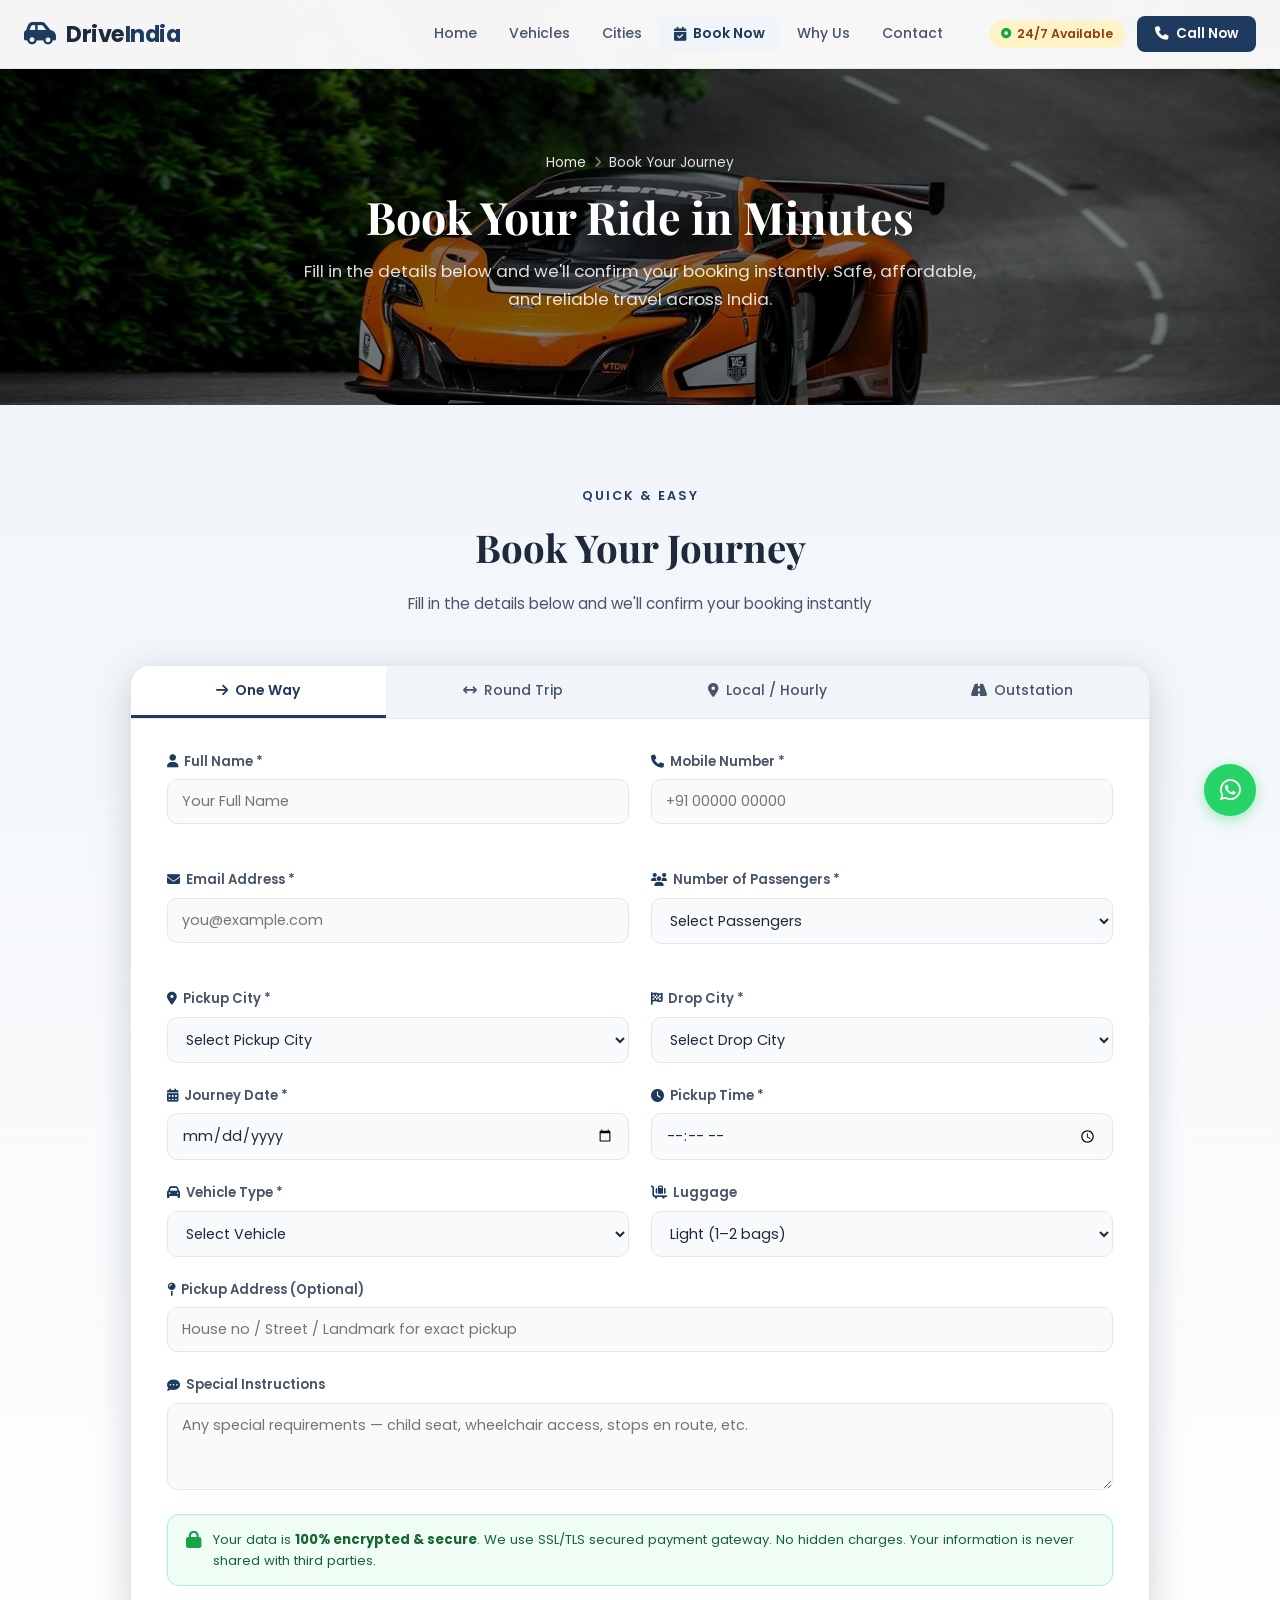
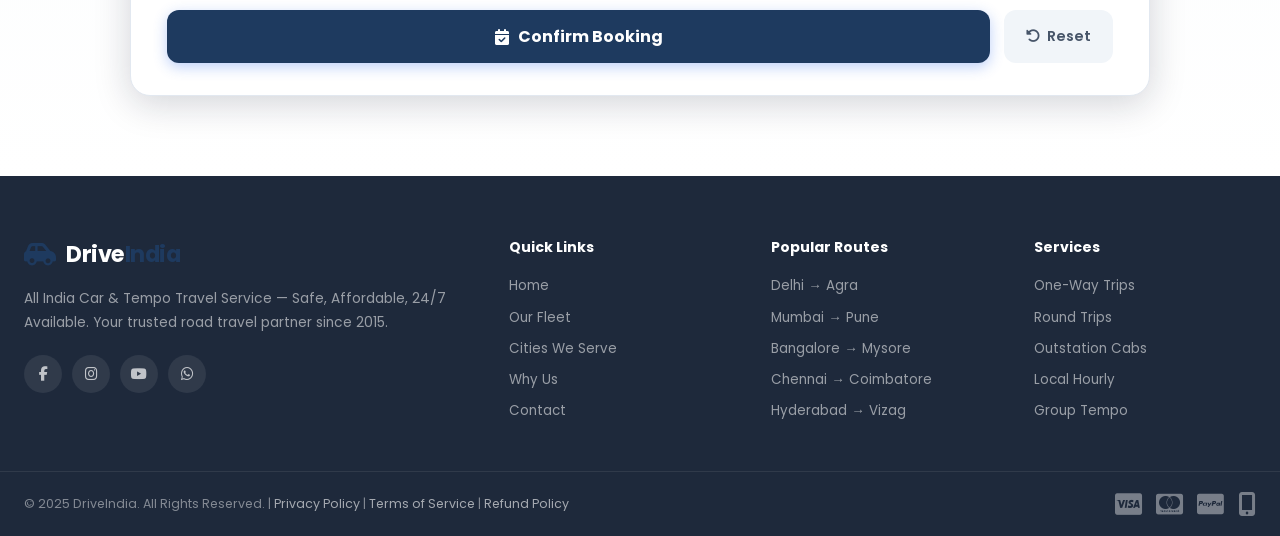
==== commit 0e5f4895: "first commit" ====
--- a/booking.html
+++ b/booking.html
@@ -38,7 +38,7 @@
   </header>
 
   <!-- ===== PAGE HERO ===== -->
-  <section class="page-hero" style="--hero-bg:url('https://images.unsplash.com/photo-1449965408869-eaa3f722e40d?w=1600&q=80')">
+  <section class="page-hero" style="--hero-bg:url('images/cars%20background.jpg')">
     <div class="breadcrumb"><a href="index.html">Home</a><i class="fas fa-chevron-right"></i><span>Book Your Journey</span></div>
     <h1>Book Your Ride in Minutes</h1>
     <p>Fill in the details below and we'll confirm your booking instantly. Safe, affordable, and reliable travel across India.</p>
--- a/styles.css
+++ b/styles.css
@@ -5,28 +5,28 @@
 
 /* ---- CSS Variables ---- */
 :root {
-  --sky: #EBF4FF;
-  --sky-mid: #D6EAFF;
-  --blue: #2563EB;
-  --blue-dark: #1D4ED8;
-  --blue-light: #BFDBFE;
+  --sky: #F1F5F9;
+  --sky-mid: #E2E8F0;
+  --blue: #1E3A5F;
+  --blue-dark: #0F172A;
+  --blue-light: #CBD5E1;
   --teal: transparent;
-  --mint: #F0FDF9;
+  --mint: #F0FDF4;
   --white: #FFFFFF;
   --offwhite: #F8FAFC;
-  --grey-50: #F9FAFB;
+  --grey-50: #F8FAFC;
   --grey-100: #F1F5F9;
   --grey-200: #E2E8F0;
   --grey-400: #94A3B8;
   --grey-600: #475569;
   --grey-800: #1E293B;
-  --accent: #F59E0B;
-  --accent-light: #FEF9C3;
+  --accent: #D97706;
+  --accent-light: #FEF3C7;
   --green: #16A34A;
   --red: #DC2626;
-  --shadow-sm: 0 1px 3px rgba(0,0,0,0.06);
-  --shadow-md: 0 4px 16px rgba(37,99,235,0.08);
-  --shadow-lg: 0 8px 32px rgba(37,99,235,0.12);
+  --shadow-sm: 0 1px 4px rgba(15,23,42,0.08);
+  --shadow-md: 0 4px 18px rgba(15,23,42,0.12);
+  --shadow-lg: 0 8px 36px rgba(15,23,42,0.18);
   --radius: 12px;
   --radius-lg: 20px;
   --font-body: 'Poppins', sans-serif;
@@ -79,14 +79,14 @@
 .nav-links a:hover { background: var(--sky); color: var(--blue); }
 .nav-links a.active-page { background: var(--sky); color: var(--blue); font-weight: 600; }
 .nav-book-btn {
-  background: var(--blue); color: var(--white);
+  background: var(--accent); color: #1a1a1a;
   padding: 8px 18px; border-radius: 8px;
-  font-size: 0.85rem; font-weight: 600;
+  font-size: 0.85rem; font-weight: 700;
   display: flex; align-items: center; gap: 7px;
   transition: var(--transition);
 }
-.nav-book-btn:hover { background: var(--blue-dark); transform: translateY(-1px); }
-.nav-book-btn.active-page { background: var(--blue-dark); }
+.nav-book-btn:hover { background: #B45309; color: var(--white); transform: translateY(-1px); }
+.nav-book-btn.active-page { background: #B45309; color: var(--white); }
 .nav-right { display: flex; align-items: center; gap: 12px; }
 .badge-24 {
   display: flex; align-items: center; gap: 6px;
@@ -103,7 +103,7 @@
   display: flex; align-items: center; gap: 7px;
   transition: var(--transition);
 }
-.btn-call:hover { background: var(--blue-dark); transform: translateY(-1px); }
+.btn-call:hover { background: #0F172A; transform: translateY(-1px); }
 .hamburger { display: none; flex-direction: column; gap: 5px; cursor: pointer; padding: 4px; }
 .hamburger span { display: block; width: 24px; height: 2px; background: var(--grey-800); border-radius: 2px; transition: var(--transition); }
 
@@ -113,7 +113,7 @@
 .page-hero {
   min-height: 45vh;
   background:
-    linear-gradient(135deg, rgba(37,99,235,0.85) 0%, rgba(14,165,233,0.75) 60%, rgba(37,99,235,0.65) 100%),
+    linear-gradient(rgba(0,0,0,0.5), rgba(0,0,0,0.5)),
     var(--hero-bg, url('https://images.unsplash.com/photo-1469854523086-cc02fe5d8800?w=1600&q=80')) center/cover no-repeat;
   display: flex; align-items: center; justify-content: center; flex-direction: column;
   padding: 120px 24px 60px;
@@ -147,14 +147,13 @@
 .hero {
   min-height: 100vh;
   background:
-    linear-gradient(135deg, rgba(37,99,235,0.88) 0%, rgba(14,165,233,0.80) 60%, rgba(37,99,235,0.70) 100%),
-    url('https://images.unsplash.com/photo-1469854523086-cc02fe5d8800?w=1600&q=80') center/cover no-repeat;
+    url('images/cars%20background.jpg') center/cover no-repeat;
   display: flex; align-items: center; justify-content: center; flex-direction: column;
   padding: 100px 24px 60px;
   text-align: center;
   position: relative;
 }
-.hero-overlay { position: absolute; inset: 0; background: rgba(10,30,80,0.18); }
+.hero-overlay { position: absolute; inset: 0; background: rgba(0,0,0,0.5); }
 .hero-content { position: relative; z-index: 1; max-width: 860px; }
 .hero-eyebrow {
   display: inline-flex; align-items: center; gap: 8px;
@@ -188,13 +187,13 @@
 .hero-btns { display: flex; gap: 14px; justify-content: center; flex-wrap: wrap; }
 
 .btn-primary {
-  background: var(--blue); color: var(--white);
+  background: var(--accent); color: #1a1a1a;
   padding: 13px 30px; border-radius: var(--radius);
-  font-weight: 600; font-size: 0.95rem;
+  font-weight: 700; font-size: 0.95rem;
   display: inline-flex; align-items: center; gap: 9px;
-  transition: var(--transition); box-shadow: 0 4px 14px rgba(37,99,235,0.35);
-}
-.btn-primary:hover { background: var(--blue-dark); transform: translateY(-2px); box-shadow: 0 6px 20px rgba(37,99,235,0.4); }
+  transition: var(--transition); box-shadow: 0 4px 14px rgba(217,119,6,0.35);
+}
+.btn-primary:hover { background: #B45309; color: var(--white); transform: translateY(-2px); box-shadow: 0 6px 20px rgba(217,119,6,0.45); }
 
 .btn-outline {
   background: rgba(255,255,255,0.15); color: var(--white);
